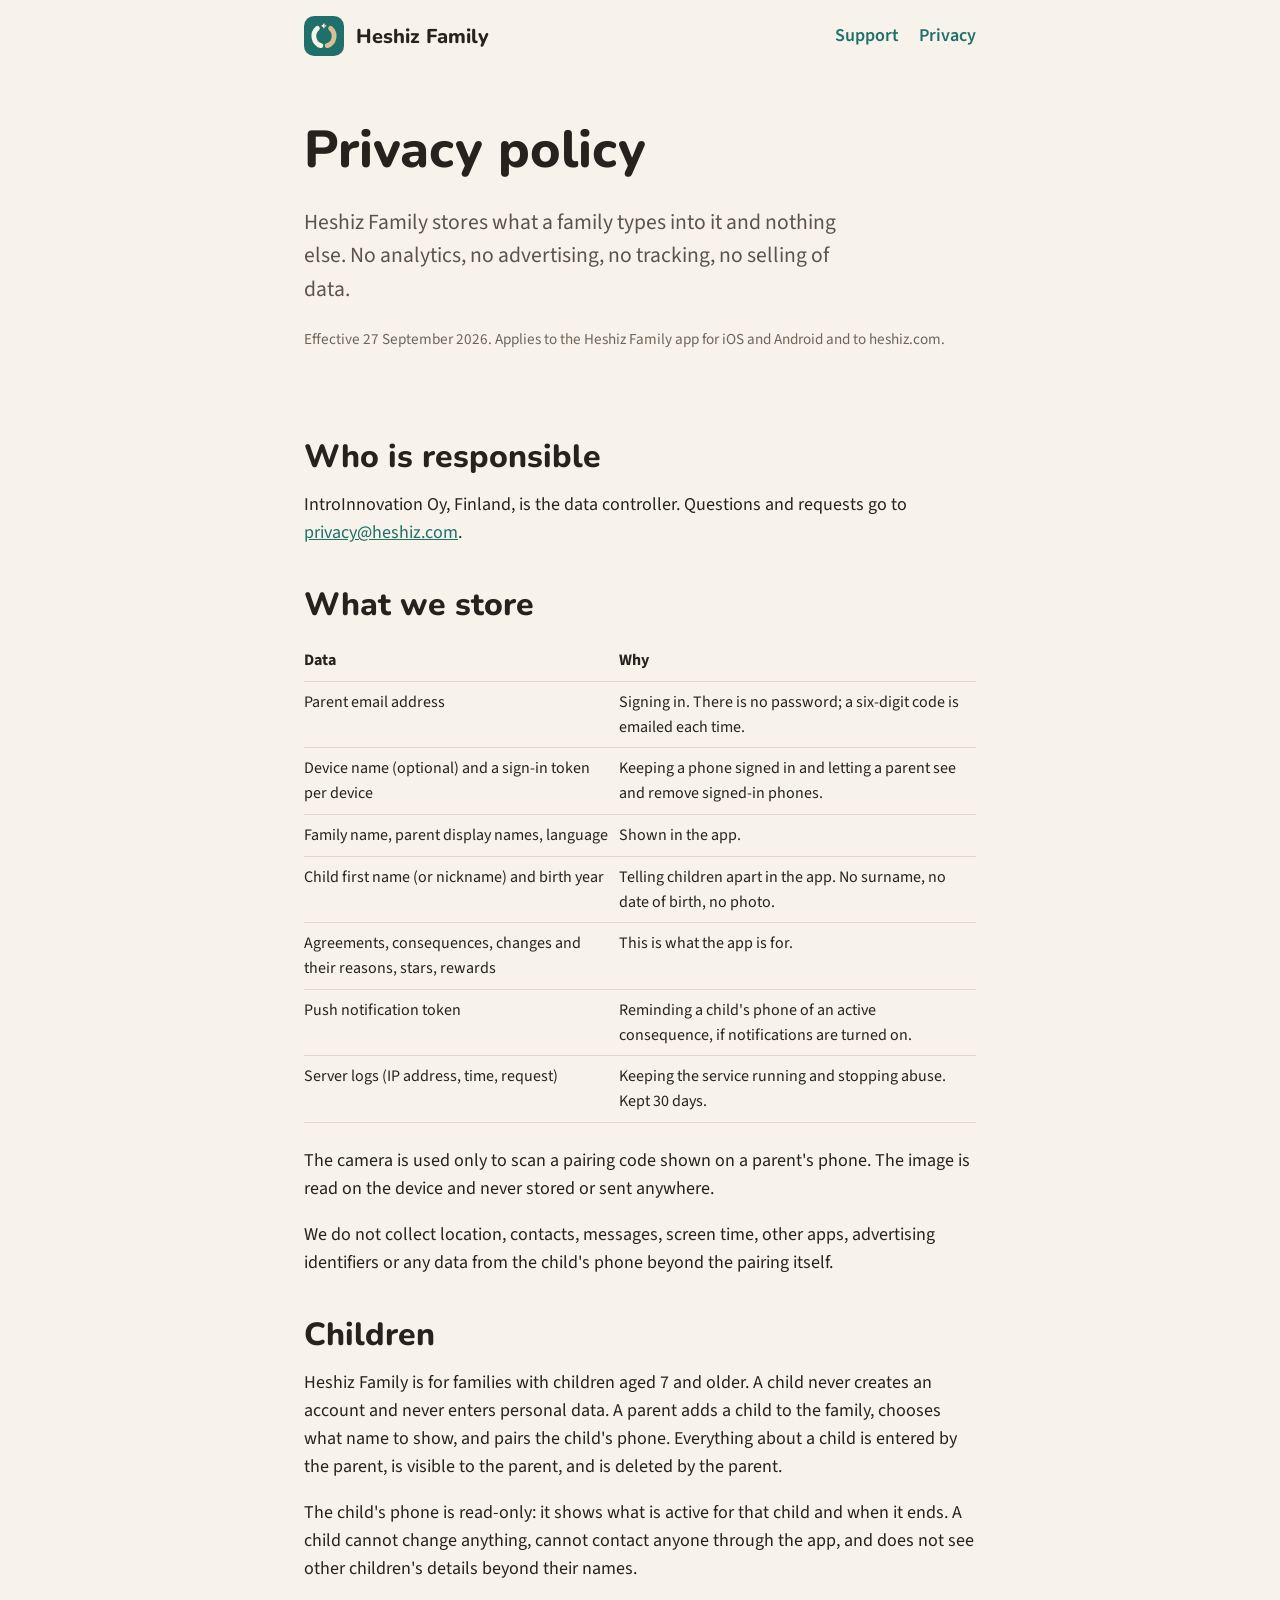
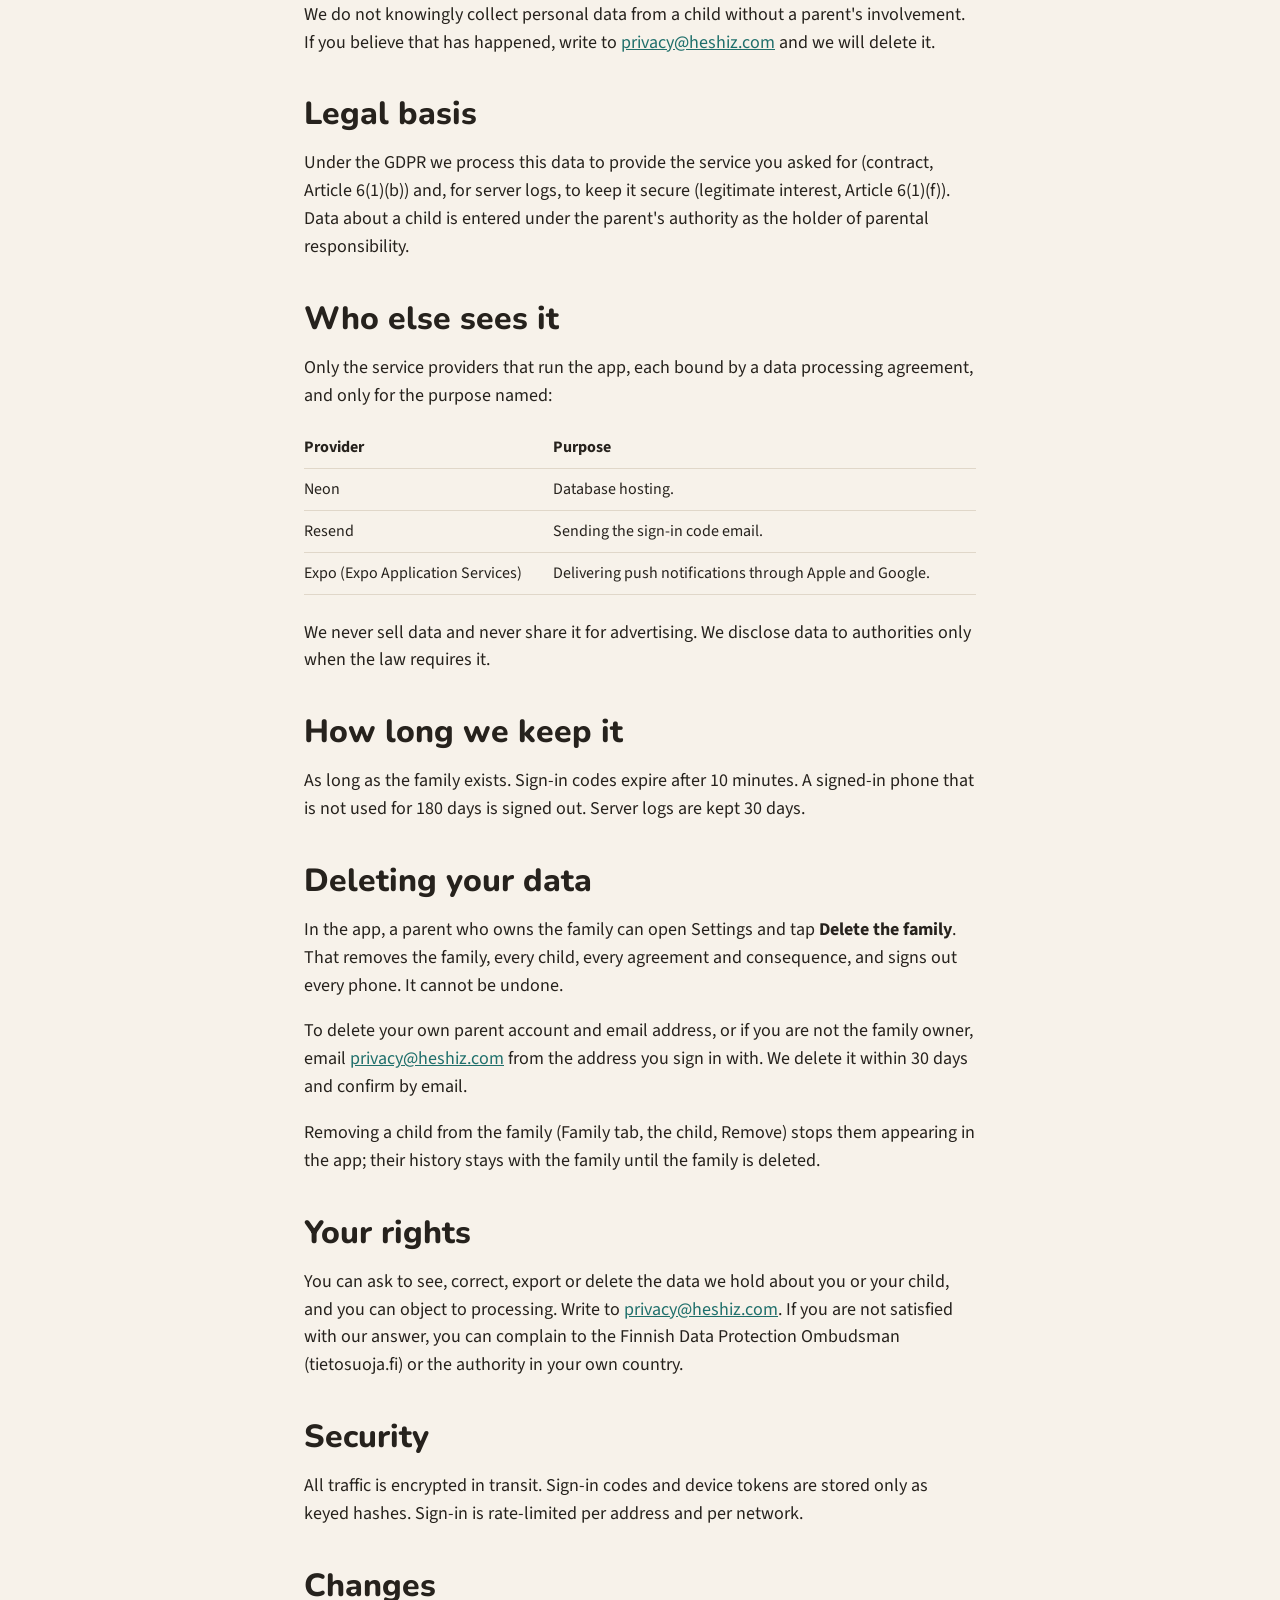
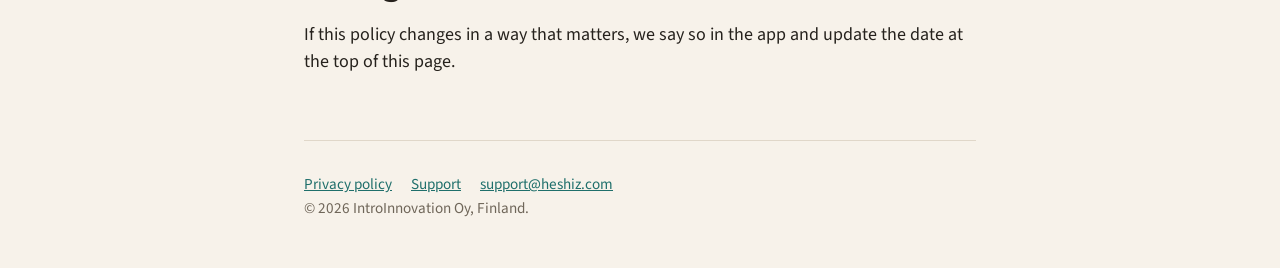
==== privacy.html @ ecb0149c "Landing page, privacy policy and support page for heshiz.com" ====
<!doctype html>
<html lang="en">
<head>
  <meta charset="utf-8">
  <meta name="viewport" content="width=device-width, initial-scale=1">
  <title>Privacy policy, Heshiz Family</title>
  <meta name="description" content="What Heshiz Family stores, why, for how long, and how to delete it.">
  <link rel="icon" href="icon.svg" type="image/svg+xml">
  <link rel="apple-touch-icon" href="icon.png">
  <link rel="preconnect" href="https://fonts.googleapis.com">
  <link rel="preconnect" href="https://fonts.gstatic.com" crossorigin>
  <link rel="stylesheet" href="https://fonts.googleapis.com/css2?family=Nunito:wght@700;800&family=Source+Sans+3:wght@400;600;700&display=swap">
  <link rel="stylesheet" href="style.css">
</head>
<body>
<div class="wrap">
  <header class="site">
    <a class="logo" href="/"><img src="icon.svg" alt="" width="40" height="40">Heshiz Family</a>
    <nav>
      <a href="support.html">Support</a>
      <a href="privacy.html">Privacy</a>
    </nav>
  </header>

  <section class="hero">
    <h1>Privacy policy</h1>
    <p class="lead">Heshiz Family stores what a family types into it and nothing else. No analytics, no advertising, no tracking, no selling of data.</p>
    <p class="meta">Effective 27 September 2026. Applies to the Heshiz Family app for iOS and Android and to heshiz.com.</p>
  </section>

  <h2>Who is responsible</h2>
  <p>IntroInnovation Oy, Finland, is the data controller. Questions and requests go to <a href="mailto:privacy@heshiz.com">privacy@heshiz.com</a>.</p>

  <h2>What we store</h2>
  <table>
    <tr><th>Data</th><th>Why</th></tr>
    <tr><td>Parent email address</td><td>Signing in. There is no password; a six-digit code is emailed each time.</td></tr>
    <tr><td>Device name (optional) and a sign-in token per device</td><td>Keeping a phone signed in and letting a parent see and remove signed-in phones.</td></tr>
    <tr><td>Family name, parent display names, language</td><td>Shown in the app.</td></tr>
    <tr><td>Child first name (or nickname) and birth year</td><td>Telling children apart in the app. No surname, no date of birth, no photo.</td></tr>
    <tr><td>Agreements, consequences, changes and their reasons, stars, rewards</td><td>This is what the app is for.</td></tr>
    <tr><td>Push notification token</td><td>Reminding a child's phone of an active consequence, if notifications are turned on.</td></tr>
    <tr><td>Server logs (IP address, time, request)</td><td>Keeping the service running and stopping abuse. Kept 30 days.</td></tr>
  </table>
  <p>The camera is used only to scan a pairing code shown on a parent's phone. The image is read on the device and never stored or sent anywhere.</p>
  <p>We do not collect location, contacts, messages, screen time, other apps, advertising identifiers or any data from the child's phone beyond the pairing itself.</p>

  <h2>Children</h2>
  <p>Heshiz Family is for families with children aged 7 and older. A child never creates an account and never enters personal data. A parent adds a child to the family, chooses what name to show, and pairs the child's phone. Everything about a child is entered by the parent, is visible to the parent, and is deleted by the parent.</p>
  <p>The child's phone is read-only: it shows what is active for that child and when it ends. A child cannot change anything, cannot contact anyone through the app, and does not see other children's details beyond their names.</p>
  <p>We do not knowingly collect personal data from a child without a parent's involvement. If you believe that has happened, write to <a href="mailto:privacy@heshiz.com">privacy@heshiz.com</a> and we will delete it.</p>

  <h2>Legal basis</h2>
  <p>Under the GDPR we process this data to provide the service you asked for (contract, Article 6(1)(b)) and, for server logs, to keep it secure (legitimate interest, Article 6(1)(f)). Data about a child is entered under the parent's authority as the holder of parental responsibility.</p>

  <h2>Who else sees it</h2>
  <p>Only the service providers that run the app, each bound by a data processing agreement, and only for the purpose named:</p>
  <table>
    <tr><th>Provider</th><th>Purpose</th></tr>
    <tr><td>Neon</td><td>Database hosting.</td></tr>
    <tr><td>Resend</td><td>Sending the sign-in code email.</td></tr>
    <tr><td>Expo (Expo Application Services)</td><td>Delivering push notifications through Apple and Google.</td></tr>
  </table>
  <p>We never sell data and never share it for advertising. We disclose data to authorities only when the law requires it.</p>

  <h2>How long we keep it</h2>
  <p>As long as the family exists. Sign-in codes expire after 10 minutes. A signed-in phone that is not used for 180 days is signed out. Server logs are kept 30 days.</p>

  <h2>Deleting your data</h2>
  <p>In the app, a parent who owns the family can open Settings and tap <strong>Delete the family</strong>. That removes the family, every child, every agreement and consequence, and signs out every phone. It cannot be undone.</p>
  <p>To delete your own parent account and email address, or if you are not the family owner, email <a href="mailto:privacy@heshiz.com">privacy@heshiz.com</a> from the address you sign in with. We delete it within 30 days and confirm by email.</p>
  <p>Removing a child from the family (Family tab, the child, Remove) stops them appearing in the app; their history stays with the family until the family is deleted.</p>

  <h2>Your rights</h2>
  <p>You can ask to see, correct, export or delete the data we hold about you or your child, and you can object to processing. Write to <a href="mailto:privacy@heshiz.com">privacy@heshiz.com</a>. If you are not satisfied with our answer, you can complain to the Finnish Data Protection Ombudsman (tietosuoja.fi) or the authority in your own country.</p>

  <h2>Security</h2>
  <p>All traffic is encrypted in transit. Sign-in codes and device tokens are stored only as keyed hashes. Sign-in is rate-limited per address and per network.</p>

  <h2>Changes</h2>
  <p>If this policy changes in a way that matters, we say so in the app and update the date at the top of this page.</p>

  <footer class="site">
    <a href="privacy.html">Privacy policy</a>
    <a href="support.html">Support</a>
    <a href="mailto:support@heshiz.com">support@heshiz.com</a>
    <p>&copy; 2026 IntroInnovation Oy, Finland.</p>
  </footer>
</div>
</body>
</html>
---- style.css ----
:root {
  --bg-canvas: #f7f2ea;
  --bg-surface: #fffdfa;
  --bg-surface-alt: #efe8dd;
  --border: #e0d7c9;
  --text-primary: #26221d;
  --text-secondary: #5c5449;
  --text-muted: #6f6659;
  --brand: #1f6f6b;
  --brand-soft: #d9ecea;
  --sand-soft: #f6ead6;
  --lavender-soft: #eae5f7;
  --accent: #b8542f;
  --accent-pressed: #993f1f;
  --focus: #155e59;
}

@media (prefers-color-scheme: dark) {
  :root {
    --bg-canvas: #16130f;
    --bg-surface: #211d18;
    --bg-surface-alt: #2b261f;
    --border: #3a342b;
    --text-primary: #f4eee4;
    --text-secondary: #c3b9a9;
    --text-muted: #a99e8e;
    --brand: #67c9bd;
    --brand-soft: #1d3a37;
    --sand-soft: #33291d;
    --lavender-soft: #2a2440;
    --accent: #f08a5d;
    --accent-pressed: #d8734a;
    --focus: #7fd9cd;
  }
}

* { box-sizing: border-box; }

html { color-scheme: light dark; }

body {
  margin: 0;
  background: var(--bg-canvas);
  color: var(--text-primary);
  font-family: "Source Sans 3", "Segoe UI", system-ui, sans-serif;
  font-size: 1.125rem;
  line-height: 1.55;
}

h1, h2, h3 {
  font-family: "Nunito", "Segoe UI", system-ui, sans-serif;
  font-weight: 800;
  line-height: 1.15;
  margin: 0 0 0.5em;
}

h1 { font-size: clamp(2rem, 6vw, 3.25rem); }
h2 { font-size: clamp(1.5rem, 4vw, 2rem); margin-top: 2.5rem; }
h3 { font-size: 1.25rem; font-weight: 700; margin-top: 1.5rem; }

p { margin: 0 0 1em; }

a { color: var(--brand); }

a:focus-visible, button:focus-visible {
  outline: 3px solid var(--focus);
  outline-offset: 2px;
}

.wrap {
  max-width: 44rem;
  margin: 0 auto;
  padding: 0 1rem;
}

header.site {
  display: flex;
  align-items: center;
  justify-content: space-between;
  gap: 1rem;
  padding: 1rem 0;
}

header.site .logo {
  display: flex;
  align-items: center;
  gap: 0.75rem;
  color: var(--text-primary);
  text-decoration: none;
  font-family: "Nunito", system-ui, sans-serif;
  font-weight: 800;
  font-size: 1.25rem;
}

header.site .logo img {
  width: 40px;
  height: 40px;
  border-radius: 10px;
}

header.site nav a {
  margin-left: 1rem;
  text-decoration: none;
  font-weight: 600;
}

.hero {
  padding: 3rem 0 2rem;
}

.hero .lead {
  font-size: 1.35rem;
  color: var(--text-secondary);
  max-width: 34rem;
}

.stores {
  display: flex;
  flex-wrap: wrap;
  gap: 0.75rem;
  margin: 1.5rem 0;
}

.stores a {
  display: inline-block;
  min-height: 48px;
  padding: 0.75rem 1.25rem;
  border-radius: 999px;
  background: var(--accent);
  color: #fffdfa;
  text-decoration: none;
  font-weight: 700;
}

.stores a:hover { background: var(--accent-pressed); }

.stores a.soon {
  background: var(--bg-surface-alt);
  color: var(--text-muted);
  pointer-events: none;
}

.cards {
  display: grid;
  gap: 1rem;
  grid-template-columns: repeat(auto-fit, minmax(14rem, 1fr));
  margin: 1.5rem 0;
}

.card {
  background: var(--bg-surface);
  border: 1px solid var(--border);
  border-radius: 16px;
  padding: 1.25rem;
}

.card h3 { margin-top: 0; }

.card p { margin: 0; color: var(--text-secondary); }

.card.sand { background: var(--sand-soft); border-color: transparent; }
.card.brand { background: var(--brand-soft); border-color: transparent; }
.card.lavender { background: var(--lavender-soft); border-color: transparent; }

.countdown {
  font-family: "Nunito", system-ui, sans-serif;
  font-weight: 800;
  font-size: 1.5rem;
  color: var(--text-primary);
}

.meta { color: var(--text-muted); font-size: 0.95rem; }

table {
  width: 100%;
  border-collapse: collapse;
  margin: 1rem 0 1.5rem;
  font-size: 1rem;
}

th, td {
  text-align: left;
  vertical-align: top;
  padding: 0.5rem 0.5rem 0.5rem 0;
  border-bottom: 1px solid var(--border);
}

th { font-weight: 700; }

footer.site {
  margin-top: 4rem;
  padding: 2rem 0;
  border-top: 1px solid var(--border);
  color: var(--text-muted);
  font-size: 0.95rem;
}

footer.site a { margin-right: 1rem; }
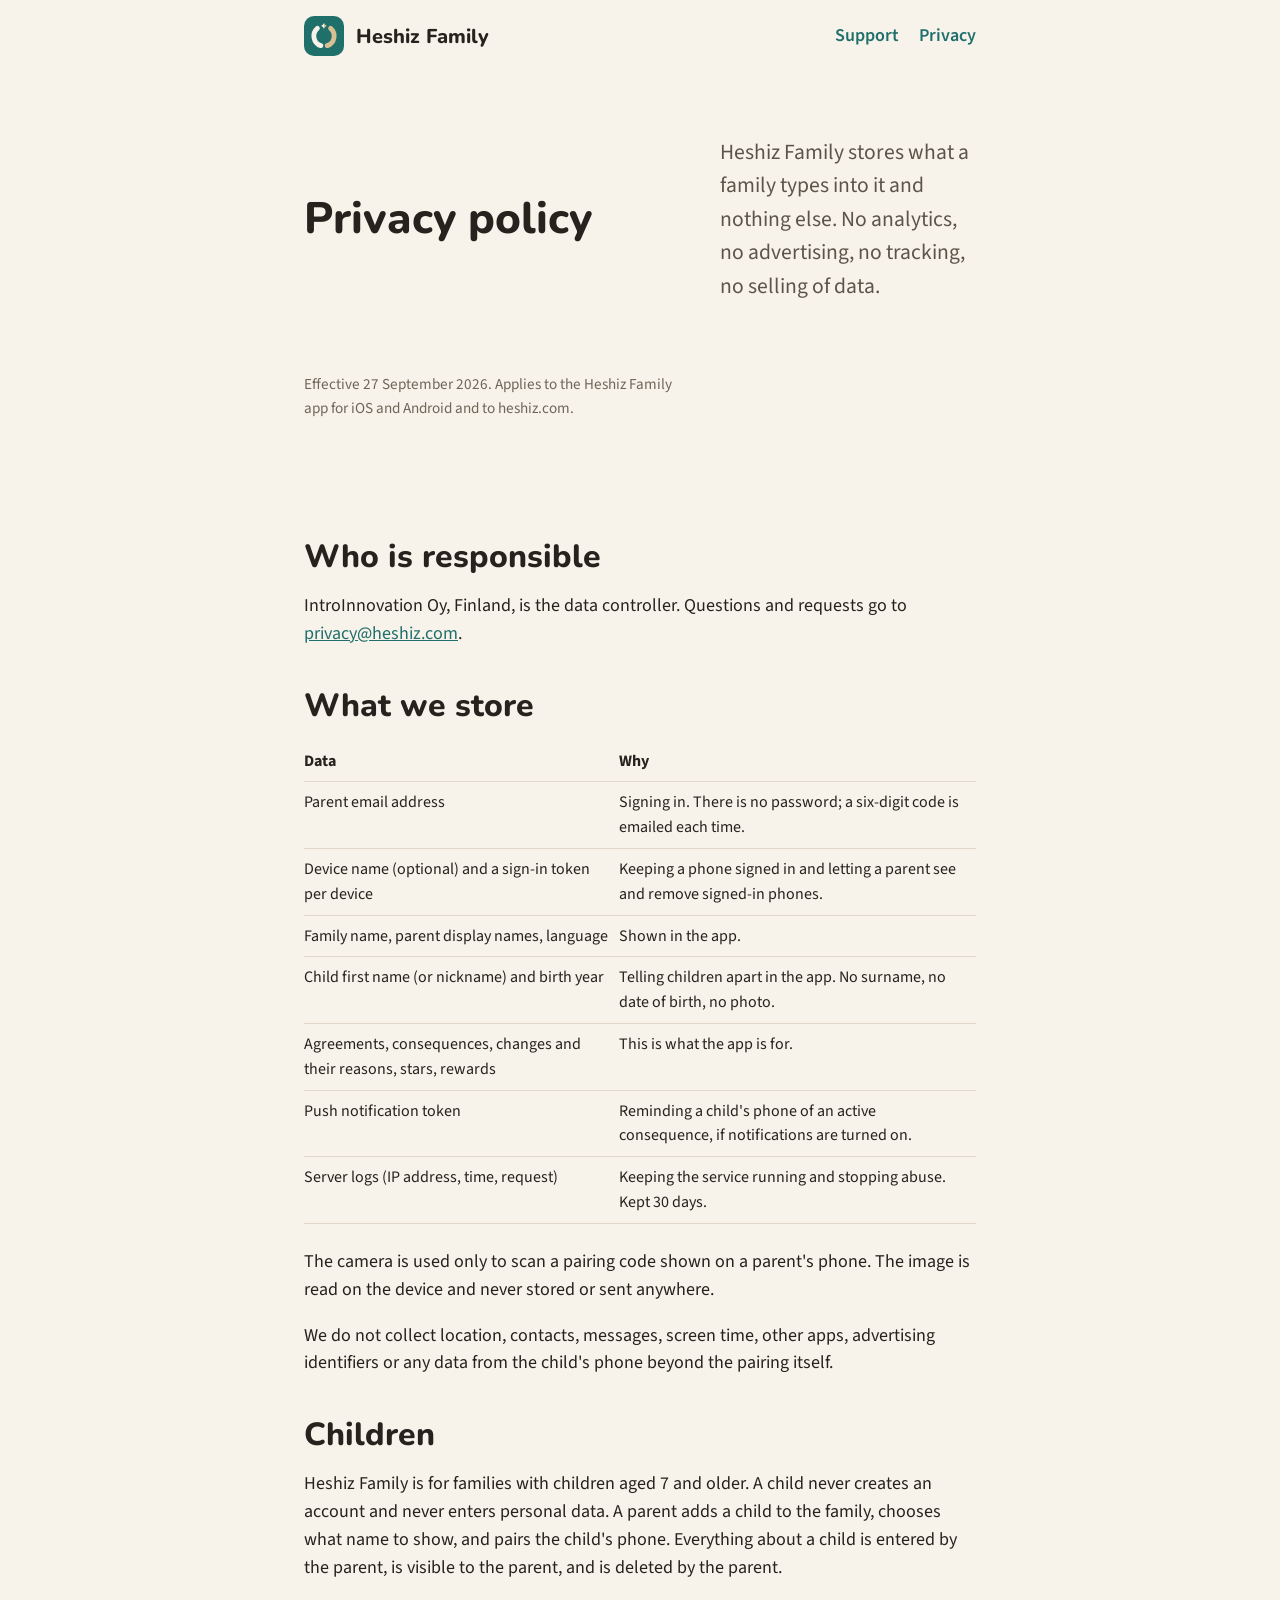
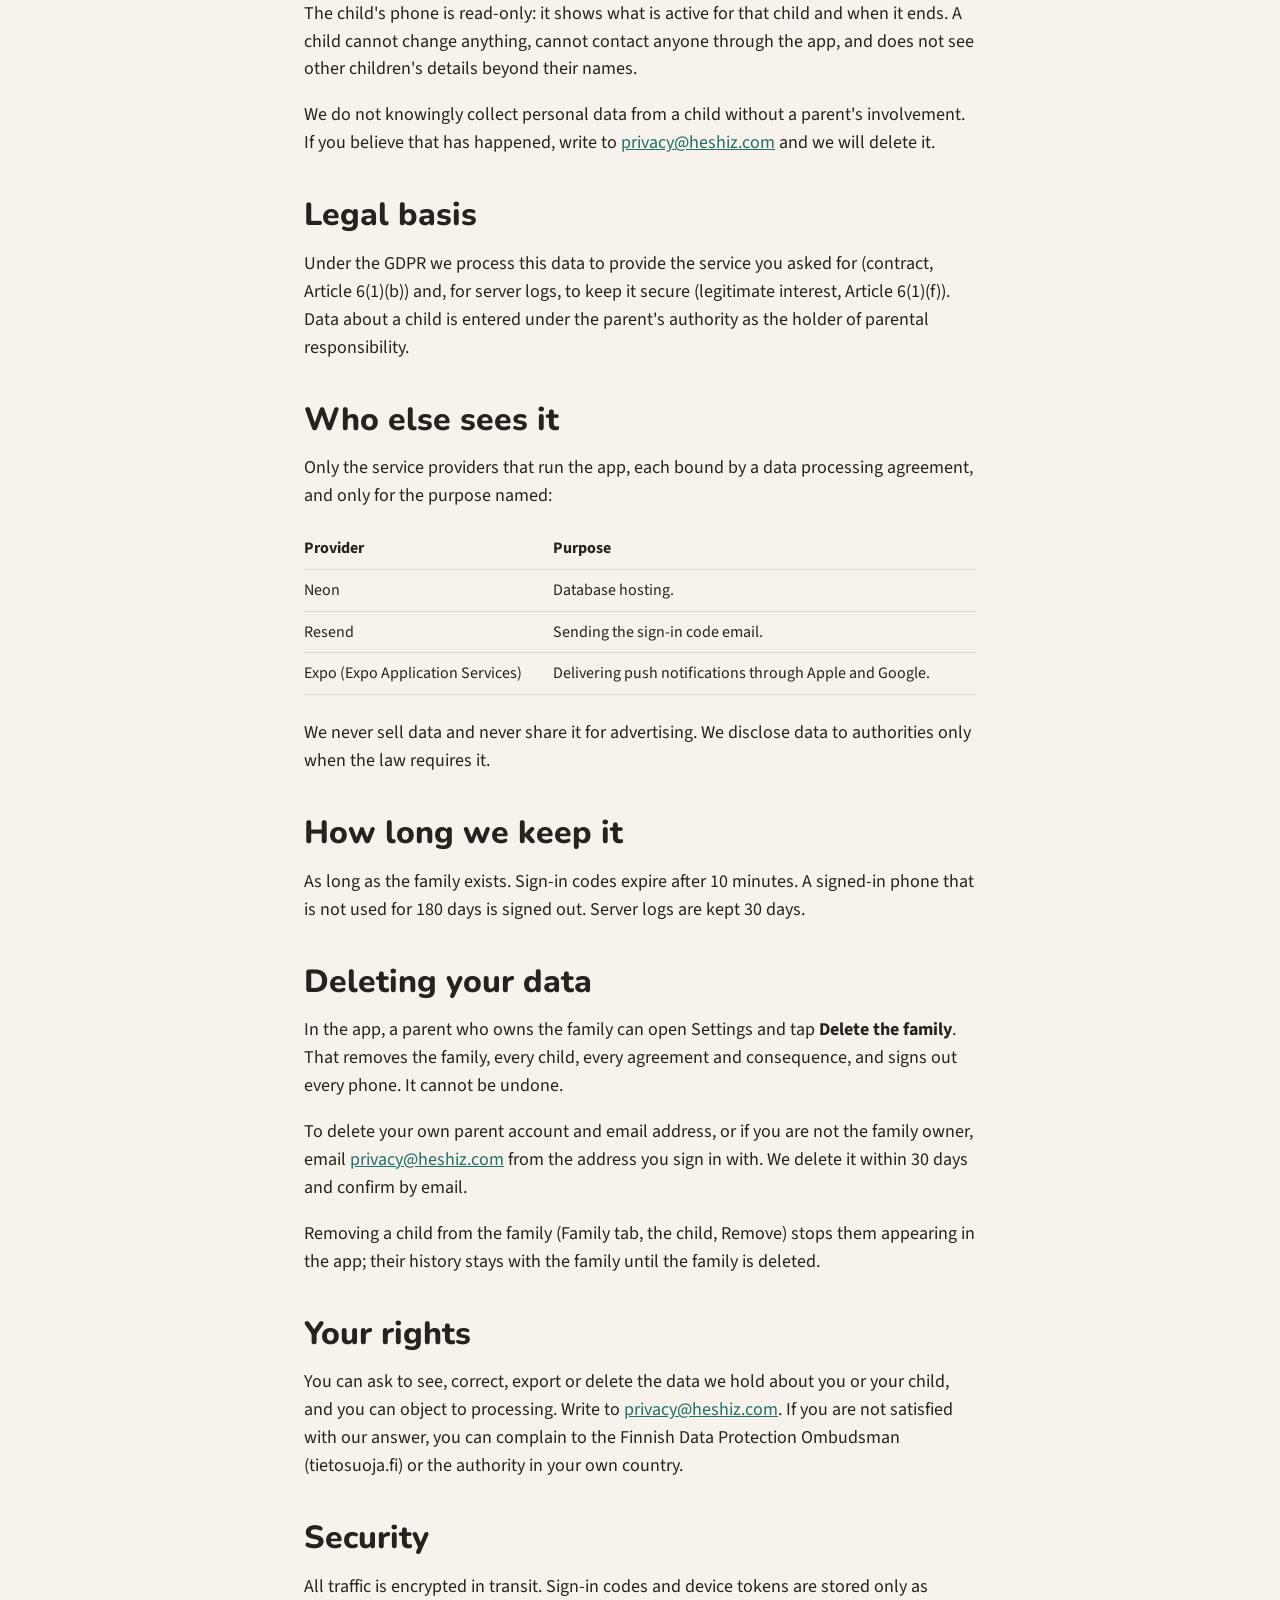
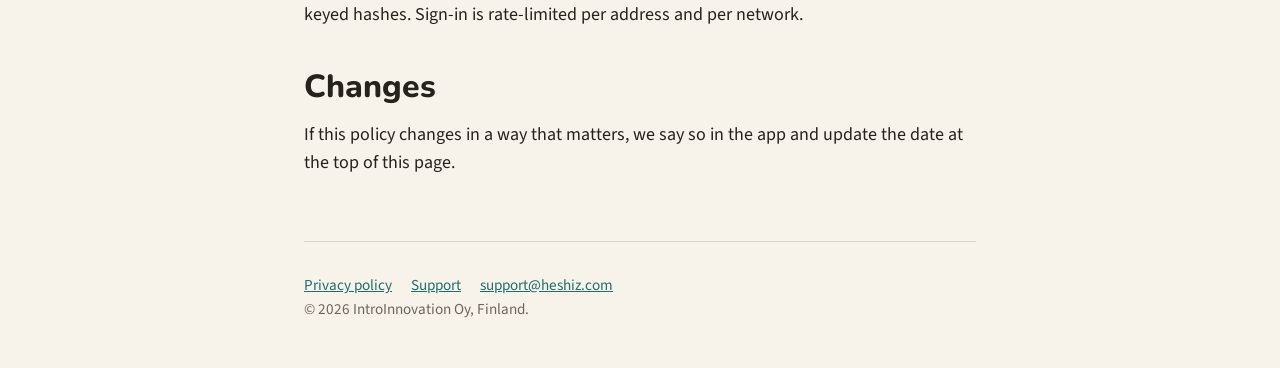
==== commit 06285aaa: "Landing page hero with child-phone tile, section rhythm, main landmarks, design brief - Hero: two-co" ====
--- a/privacy.html
+++ b/privacy.html
@@ -21,6 +21,8 @@
       <a href="privacy.html">Privacy</a>
     </nav>
   </header>
+
+  <main>
 
   <section class="hero">
     <h1>Privacy policy</h1>
@@ -80,6 +82,8 @@
   <h2>Changes</h2>
   <p>If this policy changes in a way that matters, we say so in the app and update the date at the top of this page.</p>
 
+  </main>
+
   <footer class="site">
     <a href="privacy.html">Privacy policy</a>
     <a href="support.html">Support</a>
--- a/style.css
+++ b/style.css
@@ -13,6 +13,7 @@
   --accent: #b8542f;
   --accent-pressed: #993f1f;
   --focus: #155e59;
+  --on-accent: #fffdfa;
 }
 
 @media (prefers-color-scheme: dark) {
@@ -31,6 +32,7 @@
     --accent: #f08a5d;
     --accent-pressed: #d8734a;
     --focus: #7fd9cd;
+    --on-accent: #16130f;
   }
 }
 
@@ -56,6 +58,7 @@
 
 h1 { font-size: clamp(2rem, 6vw, 3.25rem); }
 h2 { font-size: clamp(1.5rem, 4vw, 2rem); margin-top: 2.5rem; }
+section > h2:first-child { margin-top: 0; }
 h3 { font-size: 1.25rem; font-weight: 700; margin-top: 1.5rem; }
 
 p { margin: 0 0 1em; }
@@ -87,7 +90,7 @@
   gap: 0.75rem;
   color: var(--text-primary);
   text-decoration: none;
-  font-family: "Nunito", system-ui, sans-serif;
+  font-family: "Nunito", "Segoe UI", system-ui, sans-serif;
   font-weight: 800;
   font-size: 1.25rem;
 }
@@ -104,8 +107,48 @@
   font-weight: 600;
 }
 
+main > section { padding: 3rem 0; }
+
 .hero {
-  padding: 3rem 0 2rem;
+  padding: 4rem 0;
+  display: grid;
+  gap: 2rem;
+  align-items: center;
+}
+
+@media (min-width: 48rem) {
+  .hero { grid-template-columns: 1fr 16rem; gap: 3rem; }
+  .hero h1 { font-size: clamp(2rem, 4vw, 2.75rem); }
+}
+
+.phone {
+  background: var(--bg-surface);
+  border: 1px solid var(--border);
+  border-radius: 24px;
+  padding: 1rem;
+  display: grid;
+  gap: 0.75rem;
+  max-width: 20rem;
+}
+
+.phone p { margin: 0; }
+.phone-name { text-align: center; color: var(--text-muted); font-size: 0.875rem; }
+
+.tile {
+  background: var(--sand-soft);
+  border-radius: 16px;
+  padding: 0.75rem;
+}
+
+.tile.empty { background: var(--brand-soft); }
+.tile-title { font-weight: 600; }
+.tile-note { color: var(--text-secondary); font-size: 0.875rem; }
+.tile .countdown { margin: 0.25rem 0; font-size: 1.375rem; color: var(--accent); }
+
+.band {
+  background: var(--bg-surface-alt);
+  box-shadow: 0 0 0 100vmax var(--bg-surface-alt);
+  clip-path: inset(0 -100vmax);
 }
 
 .hero .lead {
@@ -127,17 +170,20 @@
   padding: 0.75rem 1.25rem;
   border-radius: 999px;
   background: var(--accent);
-  color: #fffdfa;
+  color: var(--on-accent);
   text-decoration: none;
   font-weight: 700;
 }
 
 .stores a:hover { background: var(--accent-pressed); }
 
-.stores a.soon {
-  background: var(--bg-surface-alt);
-  color: var(--text-muted);
-  pointer-events: none;
+.stores .soon {
+  padding: 0.5rem 1rem;
+  border: 1px solid var(--border);
+  border-radius: 999px;
+  background: var(--bg-surface);
+  color: var(--text-secondary);
+  font-weight: 600;
 }
 
 .cards {
@@ -163,7 +209,7 @@
 .card.lavender { background: var(--lavender-soft); border-color: transparent; }
 
 .countdown {
-  font-family: "Nunito", system-ui, sans-serif;
+  font-family: "Nunito", "Segoe UI", system-ui, sans-serif;
   font-weight: 800;
   font-size: 1.5rem;
   color: var(--text-primary);
